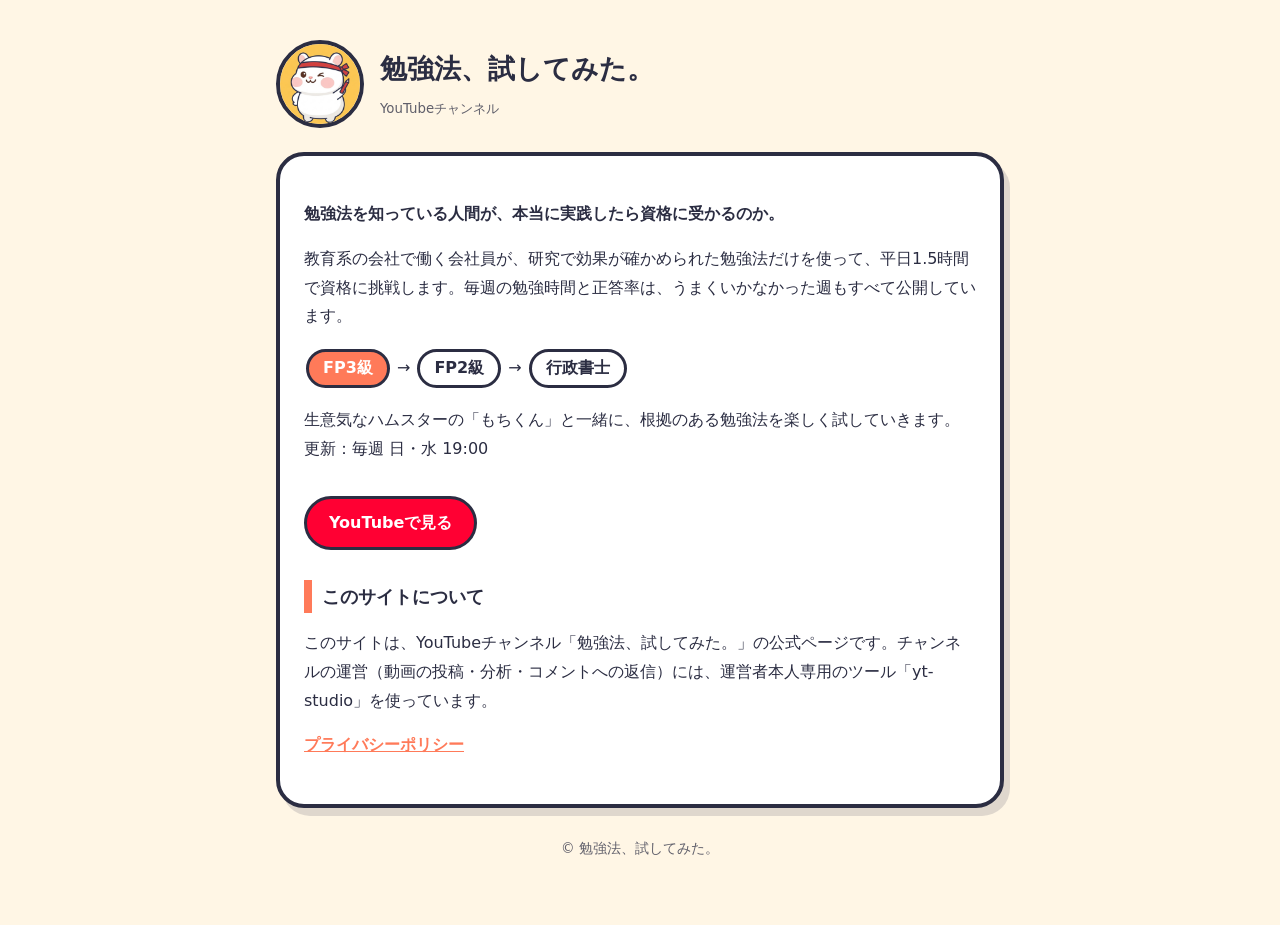
==== index.html @ a76b368a "チャンネルのホームページとプライバシーポリシーを追加 Co-Authored-By: Claude Opus 5.5 <noreply@anthropic.com> Claude-Session: h" ====
<!doctype html>
<html lang="ja"><head><meta charset="utf-8"><meta name="viewport" content="width=device-width,initial-scale=1">
<title>勉強法、試してみた。</title>
<meta name="description" content="勉強法を知っている人間が、本当に実践したら資格に受かるのか。根拠のある勉強法で資格に挑戦するYouTubeチャンネル。">
<link rel="icon" href="icon.png"><link rel="stylesheet" href="style.css"></head>
<body><main>
<header><img src="icon.png" alt="もちくん"><div><h1>勉強法、試してみた。</h1><small>YouTubeチャンネル</small></div></header>
<div class="card">
<p><strong>勉強法を知っている人間が、本当に実践したら資格に受かるのか。</strong></p>
<p>教育系の会社で働く会社員が、研究で効果が確かめられた勉強法だけを使って、平日1.5時間で資格に挑戦します。毎週の勉強時間と正答率は、うまくいかなかった週もすべて公開しています。</p>
<p><span class="pill">FP3級</span> → <span class="pill w">FP2級</span> → <span class="pill w">行政書士</span></p>
<p>生意気なハムスターの「もちくん」と一緒に、根拠のある勉強法を楽しく試していきます。<br>更新：毎週 日・水 19:00</p>
<a class="btn" href="https://www.youtube.com/@benkyoho-tameshita">YouTubeで見る</a>
<h2>このサイトについて</h2>
<p>このサイトは、YouTubeチャンネル「勉強法、試してみた。」の公式ページです。チャンネルの運営（動画の投稿・分析・コメントへの返信）には、運営者本人専用のツール「yt-studio」を使っています。</p>
<p><a href="privacy.html">プライバシーポリシー</a></p>
</div>
<footer>© 勉強法、試してみた。</footer>
</main></body></html>
---- style.css ----
:root{--bg:#FFF6E5;--ink:#2B2D42;--accent:#FF7A59;--yellow:#FFD166;--card:#fff}
@media (prefers-color-scheme: dark){:root:not([data-theme="light"]){--bg:#1d1e2c;--ink:#f3f3f7;--card:#2a2c3e}}
*{box-sizing:border-box}
body{margin:0;background:var(--bg);color:var(--ink);font-family:"Hiragino Maru Gothic ProN","M PLUS Rounded 1c","Noto Sans JP",system-ui,sans-serif;line-height:1.8}
main{max-width:760px;margin:0 auto;padding:40px 16px 64px}
.card{background:var(--card);border:4px solid var(--ink);border-radius:28px;padding:28px 24px;box-shadow:6px 8px 0 rgba(43,45,66,.15)}
header{display:flex;align-items:center;gap:16px;margin-bottom:24px}
header img{width:88px;height:88px;border-radius:50%;border:4px solid var(--ink);background:var(--yellow)}
h1{font-size:1.7rem;margin:0}
h2{font-size:1.15rem;margin:1.6em 0 .4em;border-left:8px solid var(--accent);padding-left:10px}
.pill{display:inline-block;background:var(--accent);color:#fff;border:3px solid var(--ink);border-radius:999px;padding:2px 14px;margin:2px;font-weight:700}
.pill.w{background:var(--card);color:var(--ink)}
a{color:var(--accent);font-weight:700}
.btn{display:inline-block;margin-top:16px;background:#FF0033;color:#fff;text-decoration:none;padding:10px 22px;border-radius:999px;border:3px solid var(--ink)}
footer{margin-top:28px;font-size:.85rem;opacity:.75;text-align:center}
small{opacity:.75}
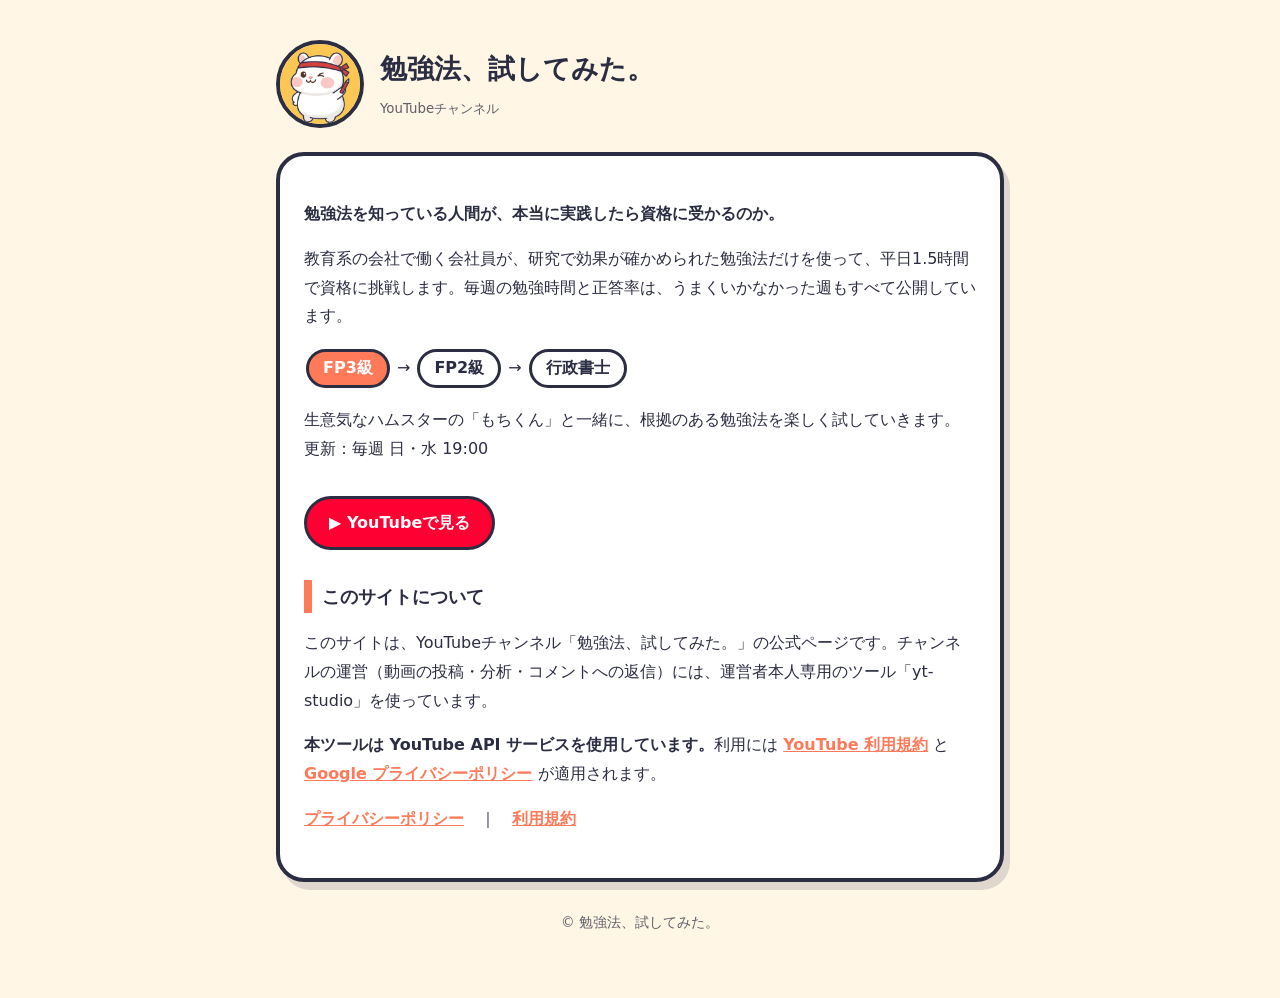
==== commit d736f428: "プライバシーポリシーにYouTube APIサービスの明記とデータ削除のルールを追加、利用規約ページを追加 Co-Authored-By: Claude Opus 5.5 <noreply@anthr" ====
--- a/index.html
+++ b/index.html
@@ -10,10 +10,11 @@
 <p>教育系の会社で働く会社員が、研究で効果が確かめられた勉強法だけを使って、平日1.5時間で資格に挑戦します。毎週の勉強時間と正答率は、うまくいかなかった週もすべて公開しています。</p>
 <p><span class="pill">FP3級</span> → <span class="pill w">FP2級</span> → <span class="pill w">行政書士</span></p>
 <p>生意気なハムスターの「もちくん」と一緒に、根拠のある勉強法を楽しく試していきます。<br>更新：毎週 日・水 19:00</p>
-<a class="btn" href="https://www.youtube.com/@benkyoho-tameshita">YouTubeで見る</a>
+<a class="btn" href="https://www.youtube.com/@benkyoho-tameshita">▶ YouTubeで見る</a>
 <h2>このサイトについて</h2>
 <p>このサイトは、YouTubeチャンネル「勉強法、試してみた。」の公式ページです。チャンネルの運営（動画の投稿・分析・コメントへの返信）には、運営者本人専用のツール「yt-studio」を使っています。</p>
-<p><a href="privacy.html">プライバシーポリシー</a></p>
+<p><strong>本ツールは YouTube API サービスを使用しています。</strong>利用には <a href="https://www.youtube.com/t/terms">YouTube 利用規約</a> と <a href="https://policies.google.com/privacy">Google プライバシーポリシー</a> が適用されます。</p>
+<p><a href="privacy.html">プライバシーポリシー</a>　｜　<a href="terms.html">利用規約</a></p>
 </div>
 <footer>© 勉強法、試してみた。</footer>
 </main></body></html>
